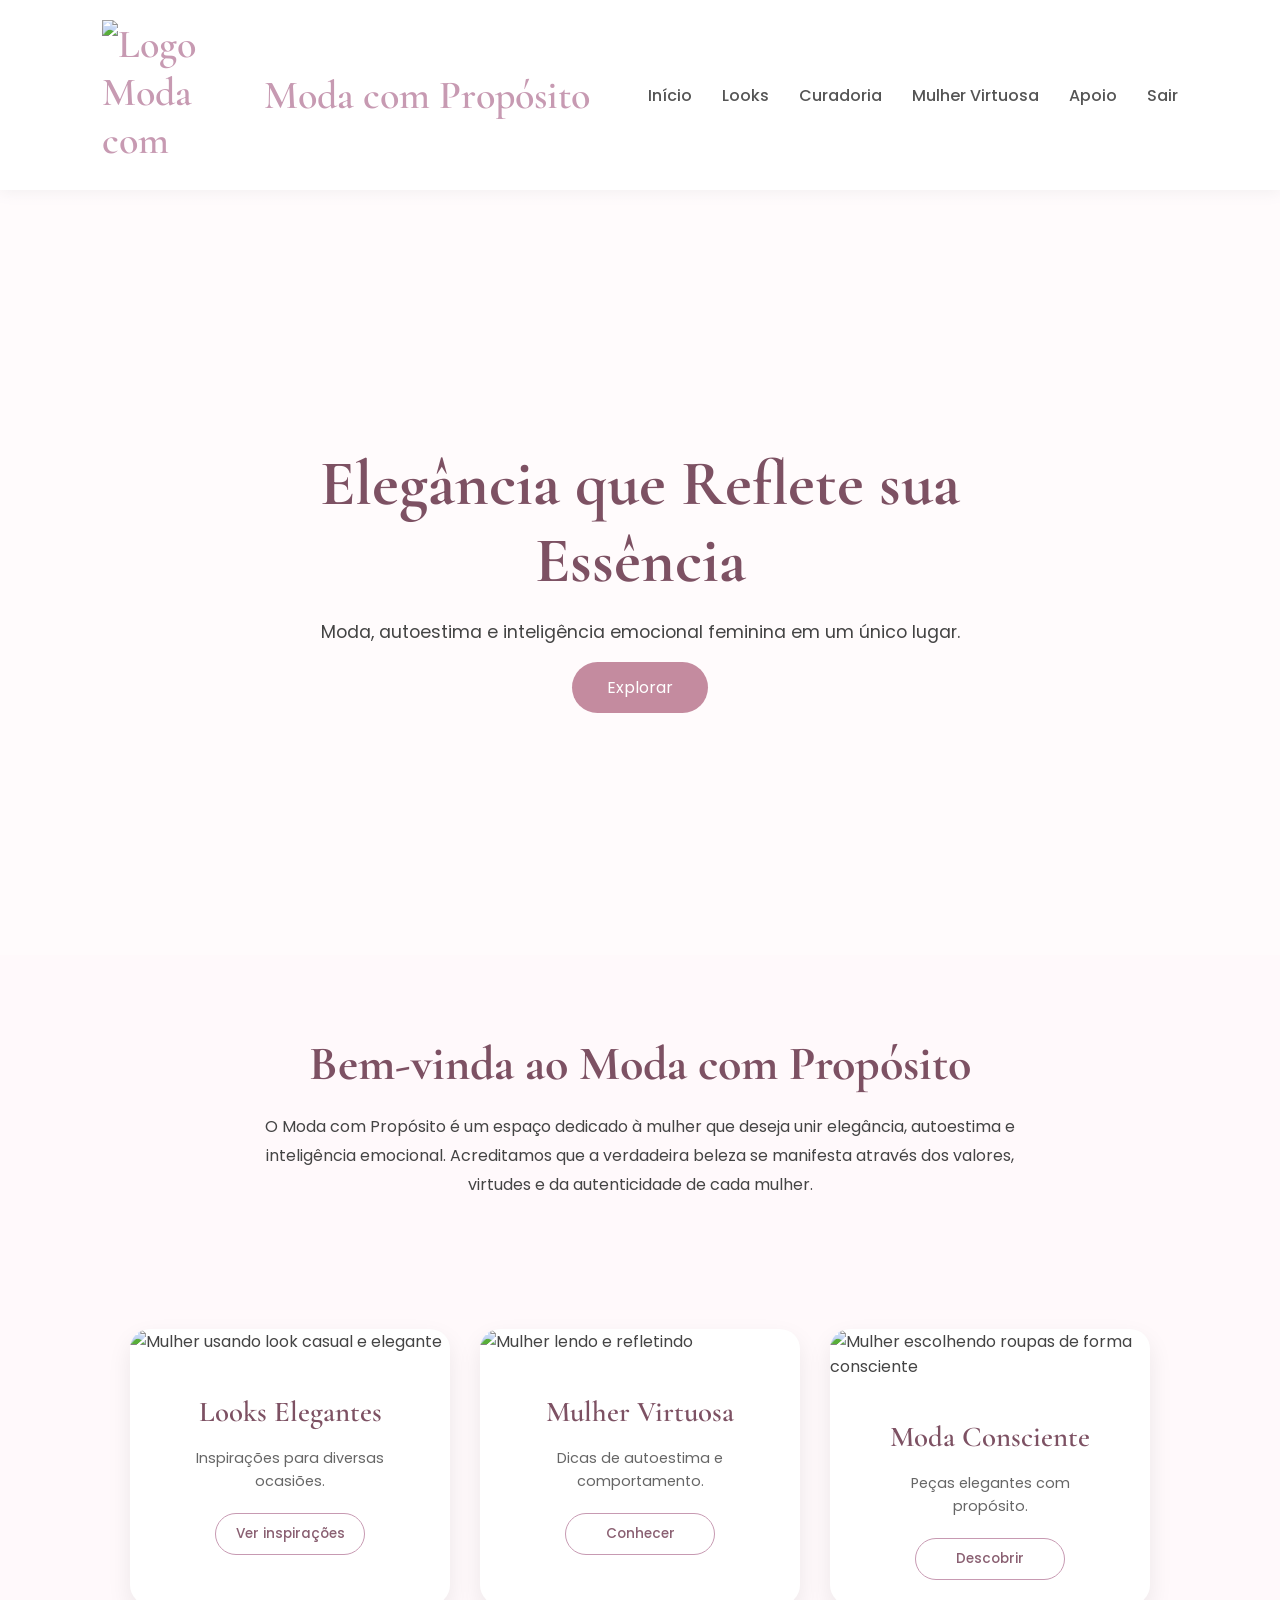
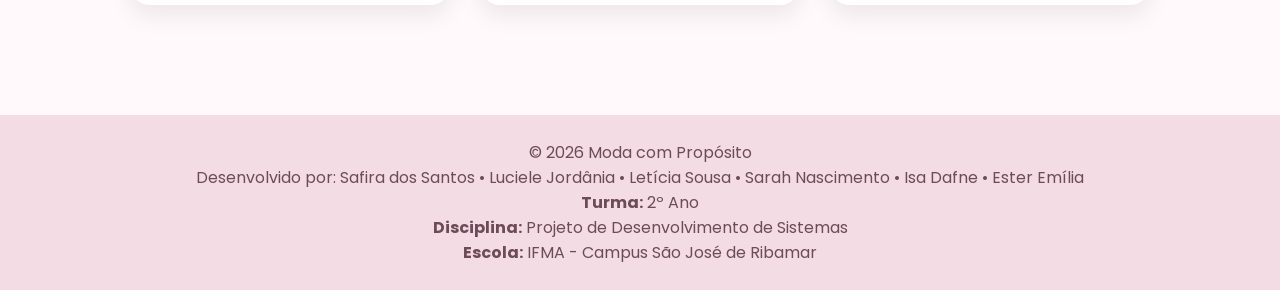
==== index.html @ dd40e270 "Fix HTML structure and update stylesheet link" ====
<!DOCTYPE html>
<html lang="pt-BR">

<head>
    <meta charset="UTF-8">
    <meta name="viewport" content="width=device-width, initial-scale=1.0">

    <title>Moda com Propósito</title>

    <link rel="stylesheet" href="Style.css">
</head>

<div id="imagemZoom" class="imagem-zoom" onclick="fecharImagem()">
    <span class="fechar">&times;</span>
    <img id="imagemAmpliada" src="" alt="">
</div>

<script>
function abrirImagem(imagem) {
    document.getElementById("imagemAmpliada").src = imagem.src;
    document.getElementById("imagemZoom").style.display = "flex";
}

function fecharImagem() {
    document.getElementById("imagemZoom").style.display = "none";
}
</script>

<body>

    <header>

        <div class="logo">
            <img src="../Img/Moda.png" alt="Logo Moda com Propósito"
            onclick="abrirImagem(this)">
            <span>Moda com Propósito</span>
        </div>

        <nav>
            <ul>
                <li><a href="Homepage.html">Início</a></li>
                <li><a href="Looks.html">Looks</a></li>
                <li><a href="Curadoria.html">Curadoria</a></li>
                <li><a href="Virtuosa.html">Mulher Virtuosa</a></li>
                <li><a href="Apoio.html">Apoio</a></li>
                <li><a href="Login.html" class="sair">Sair</a></li>
            </ul>
        </nav>

    </header>

    <section class="banner">

        <div class="banner-content">

            <h1>
                Elegância que Reflete sua Essência
            </h1>

            <p>
                Moda, autoestima e inteligência emocional feminina
                em um único lugar.
            </p>

            <div class="explorar">

                <a href="#" class="btn">
                    Explorar
                </a>

                <div class="explorar-menu">

                    <a href="Looks.html">
                        Looks
                    </a>

                    <a href="Curadoria.html">
                        Curadoria
                    </a>

                    <a href="Virtuosa.html">
                        Mulher Virtuosa
                    </a>

                    <a href="Apoio.html">
                        Apoio
                    </a>

                </div>

            </div>

        </div>

    </section>

    <section class="sobre">

        <h2>
            Bem-vinda ao Moda com Propósito
        </h2>

        <p>
            O Moda com Propósito é um espaço dedicado à mulher que deseja
            unir elegância, autoestima e inteligência emocional. Acreditamos
            que a verdadeira beleza se manifesta através dos valores,
            virtudes e da autenticidade de cada mulher.
        </p>

    </section>

    <section class="destaques">

        <div class="card">

            <img
                src="../Img/Img1.png"
                alt="Mulher usando look casual e elegante"
                onclick="abrirImagem(this)"
            >
           <div class="card-conteudo">
            <h3>
                Looks Elegantes
            </h3>

            <p>
                Inspirações para diversas <br>
                ocasiões.
           </p>

           <a href="Looks.html" class="card-botao">
                Ver inspirações
            </a>
        </div>
        </div>

        <div class="card">
        

            <img
                src="../Img/Img2.png"
                alt="Mulher lendo e refletindo"
                onclick="abrirImagem(this)"
            >
            <div class="card-conteudo">
            <h3>
                Mulher Virtuosa
            </h3>

            <p>
                Dicas de autoestima e comportamento.
            </p>

            <a href="Virtuosa.html" class="card-botao">
                Conhecer
            </a>
         </div>
        </div>

        <div class="card">

            <img
                src="../Img/Img3.jpeg"
                alt="Mulher escolhendo roupas de forma consciente"
                onclick="abrirImagem(this)"
            >

           <div class="card-conteudo">
            <h3>
                Moda Consciente
            </h3>

            <p>
                Peças elegantes com <br>
                propósito.
            </p>

            <a href="Curadoria.html" class="card-botao">
                Descobrir
            </a>
         </div>
        </div>

    </section>

    <footer class="footer">

        <div class="footer-container">

            <p class="copyright">
                © 2026 Moda com Propósito
            </p>

            <p class="devs">
                Desenvolvido por:
                Safira dos Santos •
                Luciele Jordânia •
                Letícia Sousa •
                Sarah Nascimento •
                Isa Dafne •
                Ester Emília
            </p>

            <div class="footer-info">

                <p>
                    <strong>Turma:</strong>
                    2º Ano
                </p>

                <p>
                    <strong>Disciplina:</strong>
                    Projeto de Desenvolvimento de Sistemas
                </p>

                <p>
                    <strong>Escola:</strong>
                    IFMA - Campus São José de Ribamar
                </p>

            </div>

        </div>

    </footer>

</body>

</html>
---- Style.css ----
@import url('https://fonts.googleapis.com/css2?family=Cormorant+Garamond:wght@400;600&family=Poppins:wght@300;400;500&display=swap');

*{
    margin:0;
    padding:0;
    box-sizing:border-box;
}

body{
    font-family:'Poppins',sans-serif;
    background:#fff9fb;
    color:#444;
}

header{
    display:flex;
    justify-content:space-between;
    align-items:center;
    padding:20px 8%;
    background:white;
    box-shadow:0 2px 15px rgba(0,0,0,0.08);
}

.logo{
    display: flex;
    align-items: center;
    gap: 12px;
    font-family: 'Cormorant Garamond', serif;
    font-size: 2.5rem;
    font-weight: 600;
    color: #c79ab2;
}

.logo img{
    width: 150px;
    height: 150px;
    object-fit: contain;
}

nav ul{
    display:flex;
    list-style:none;
    gap:30px;
}

nav a{
    text-decoration:none;
    color:#555;
    font-weight:500;
    transition:0.3s;
}

nav a:hover{
    color:#c48b9f;
}

.banner{
    height:85vh;
    background:
    linear-gradient(rgba(255,255,255,0.35),
    rgba(255,255,255,0.35)),
    url("https://images.unsplash.com/photo-1496747611176-843222e1e57c")
    center/cover;
    display:flex;
    align-items:center;
    justify-content:center;
    text-align:center;
}

.banner h1{
    font-family:'Cormorant Garamond',serif;
    font-size:4rem;
    color:#7d5163;
    margin-bottom:20px;
}

.banner p{
    font-size:1.1rem;
    margin-bottom:30px;
}

.btn{
    text-decoration:none;
    background:#c48b9f;
    color:white;
    padding:14px 35px;
    border-radius:30px;
    transition:0.3s;
}

.btn:hover{
    background:#b4758c;
}

.banner-content{
    max-width:700px;
    text-align:center;
}

.explorar{
    position:relative;
    display:inline-block;
}

.explorar-menu{
    display:none;
    position:absolute;
    top:100%;
    left:50%;
    transform:translateX(-50%);
    background:white;
    min-width:190px;
    padding-top:10px;
    border-radius:12px;
    box-shadow:0 8px 20px rgba(0,0,0,0.12);
    overflow:hidden;
    z-index:100;
}

.explorar-menu a{
    display:block;
    padding:12px 18px;
    text-decoration:none;
    color:#7d5163;
    font-family:'Poppins',sans-serif;
    font-size:14px;
}

.explorar-menu a:hover{
    background:#fff0f5;
    color:#d499ae;
}

.explorar:hover .explorar-menu{
    display:block;
}

.sobre{
    padding:80px 10%;
    text-align:center;
}

.sobre h2{
    font-family:'Cormorant Garamond',serif;
    font-size:3rem;
    color:#7d5163;
    margin-bottom:20px;
}

.sobre p{
    max-width:800px;
    margin:auto;
    line-height:1.8;
}

.destaques{
    padding:50px 8%;
    display:flex;
    gap:30px;
    justify-content:center;
    flex-wrap:wrap;
}

.card{
    width:320px;
    background:white;
    border-radius:20px;
    overflow:hidden;
    box-shadow:0 10px 25px rgba(0,0,0,0.08);
    transition:0.4s;
}

.card:hover{
    transform:translateY(-10px);
}

.card img{
    width:100%;
    height:350px;
    object-fit:cover;
    object-position:center top;
}

.card h3{
    padding:20px 20px 10px;
    color:#7d5163;
}

.card p{
    padding:0 20px 20px;
}

.card-conteudo{
    padding:20px 20px 25px;

    text-align:center;

    display:flex;
    flex-direction:column;

    min-height:190px;
}

.card h3{
    font-family:'Cormorant Garamond',serif;

    font-size:1.8rem;

    font-weight:600;

    color:#7d5163;

    margin-bottom:8px;
}

.card p{
    padding:0;

    margin:0 auto;

    max-width:260px;

    font-size:0.9rem;

    line-height:1.6;

    color:#666;
}

.card-botao{
    display:inline-flex;

    align-items:center;
    justify-content:center;

    width:max-content;

    min-width:150px;

    height:42px;

    margin:20px auto 0;

    border:1px solid #c79ab2;

    border-radius:25px;

    background:transparent;

    color:#8a6072;

    text-decoration:none;

    font-family:'Poppins',sans-serif;

    font-size:0.85rem;

    font-weight:500;

    transition:0.3s ease;
}

.card-botao:hover{
    background:#c79ab2;

    color:white;
}

footer{
    background:#f4dce4;
    text-align:center;
    padding:25px;
    margin-top:60px;
    color:#6d4b58;
}

@media(max-width:768px){

    header{
        flex-direction:column;
        gap:15px;
    }

    nav ul{
        flex-wrap:wrap;
        justify-content:center;
    }

    .banner h1{
        font-size:2.8rem;
    }

    .card{
        width:100%;
    }
}

.pagina-looks {
    background: #fff9fb;
}

.pagina-looks .sobre {
    padding: 65px 20px 45px;
    text-align: center;
}

.pagina-looks .sobre h2 {
    font-family: 'Cormorant Garamond', serif;
    font-size: 3.2rem;
    font-weight: 600;
    color: #7d5163;
    margin-bottom: 15px;
}

.pagina-looks .sobre p {
    max-width: 700px;
    margin: 0 auto;
    color: #777;
    font-size: 0.95rem;
    line-height: 1.8;
}

.pagina-looks .categoria {
    max-width: 1250px;
    margin: 0 auto 90px;
    padding: 0 30px;
}

.pagina-looks .titulo-categoria {
    text-align: center;
    margin-bottom: 35px;
}

.pagina-looks .titulo-categoria span {
    display: none;
}

.pagina-looks .titulo-categoria h2 {
    font-family: 'Cormorant Garamond', serif;
    font-size: 2.8rem;
    font-weight: 600;
    color: #7d5163;

    margin: 0 0 8px;
}

.pagina-looks .titulo-categoria h2::after {
    content: "";
    display: block;

    width: 45px;
    height: 2px;

    background: #c48b9f;

    margin: 12px auto 14px;
}

.pagina-looks .titulo-categoria p {
    margin: 0 auto;

    max-width: 600px;

    color: #777;

    font-size: 0.95rem;

    line-height: 1.7;
}

.pagina-looks .looks-galeria {
    display: grid;

    grid-template-columns: repeat(3, 1fr);

    gap: 30px;

    width: 100%;
}

.pagina-looks .look {
    background: #ffffff;

    border-radius: 18px;

    overflow: hidden;

    box-shadow: 0 7px 22px rgba(0, 0, 0, 0.07);

    transition: 0.35s ease;

    display: flex;
    flex-direction: column;
}


.pagina-looks .look:hover {
    transform: translateY(-6px);

    box-shadow: 0 14px 30px rgba(125, 81, 99, 0.15);
}

.pagina-looks .look img {
    display: block;

    width: 100%;

    height: 320px;

    object-fit: contain;

    object-position: center;

    transition: transform 0.4s ease;
}

.pagina-looks .look:hover img {
    transform: scale(1.03);
}

.pagina-looks .look h3 {
    font-family: 'Cormorant Garamond', serif;

    font-size: 1.65rem;

    font-weight: 600;

    color: #7d5163;

    text-align: center;

    margin: 0;

    padding: 20px 20px 8px;
}

.pagina-looks .look p {
    font-family: 'Poppins', sans-serif;

    font-size: 0.88rem;

    line-height: 1.7;

    color: #666;

    text-align: center;

    margin: 0;

    padding: 0 25px 25px;
}

.pagina-looks .look p::after {
    content: "✦";

    display: block;

    color: #c48b9f;

    font-size: 0.7rem;

    margin-top: 14px;
}


@media (max-width: 950px) {

    .pagina-looks .looks-galeria {
        grid-template-columns: repeat(2, 1fr);
    }

}

@media (max-width: 650px) {

    .pagina-looks .sobre {
        padding: 50px 20px 35px;
    }

    .pagina-looks .sobre h2 {
        font-size: 2.6rem;
    }

    .pagina-looks .categoria {
        padding: 0 18px;
        margin-bottom: 65px;
    }

    .pagina-looks .titulo-categoria h2 {
        font-size: 2.4rem;
    }

    .pagina-looks .looks-galeria {
        grid-template-columns: 1fr;
        gap: 25px;
    }

    .pagina-looks .look img {
        height: 380px;
    }

}

.sair{
    color:#555;
    font-weight:500;
}
.sair:hover{
    color:#c48b9f;
}

.pagina-looks .look img {
    cursor: zoom-in;
}

.imagem-zoom {
    display: none;

    position: fixed;
    z-index: 9999;

    top: 0;
    left: 0;

    width: 100%;
    height: 100%;

    background: rgba(40, 25, 32, 0.75);

    align-items: center;
    justify-content: center;

    padding: 40px;
}

.imagem-zoom img {
    max-width: 90%;
    max-height: 90%;

    width: auto;
    height: auto;

    object-fit: contain;

    border-radius: 15px;

    box-shadow: 0 15px 50px rgba(0,0,0,0.3);
}

.fechar {
    position: absolute;

    top: 25px;
    right: 35px;

    font-size: 40px;

    color: white;

    cursor: pointer;

    font-family: Arial, sans-serif;

    transition: 0.3s;
}

.fechar:hover {
    color: #e5b6c7;
}
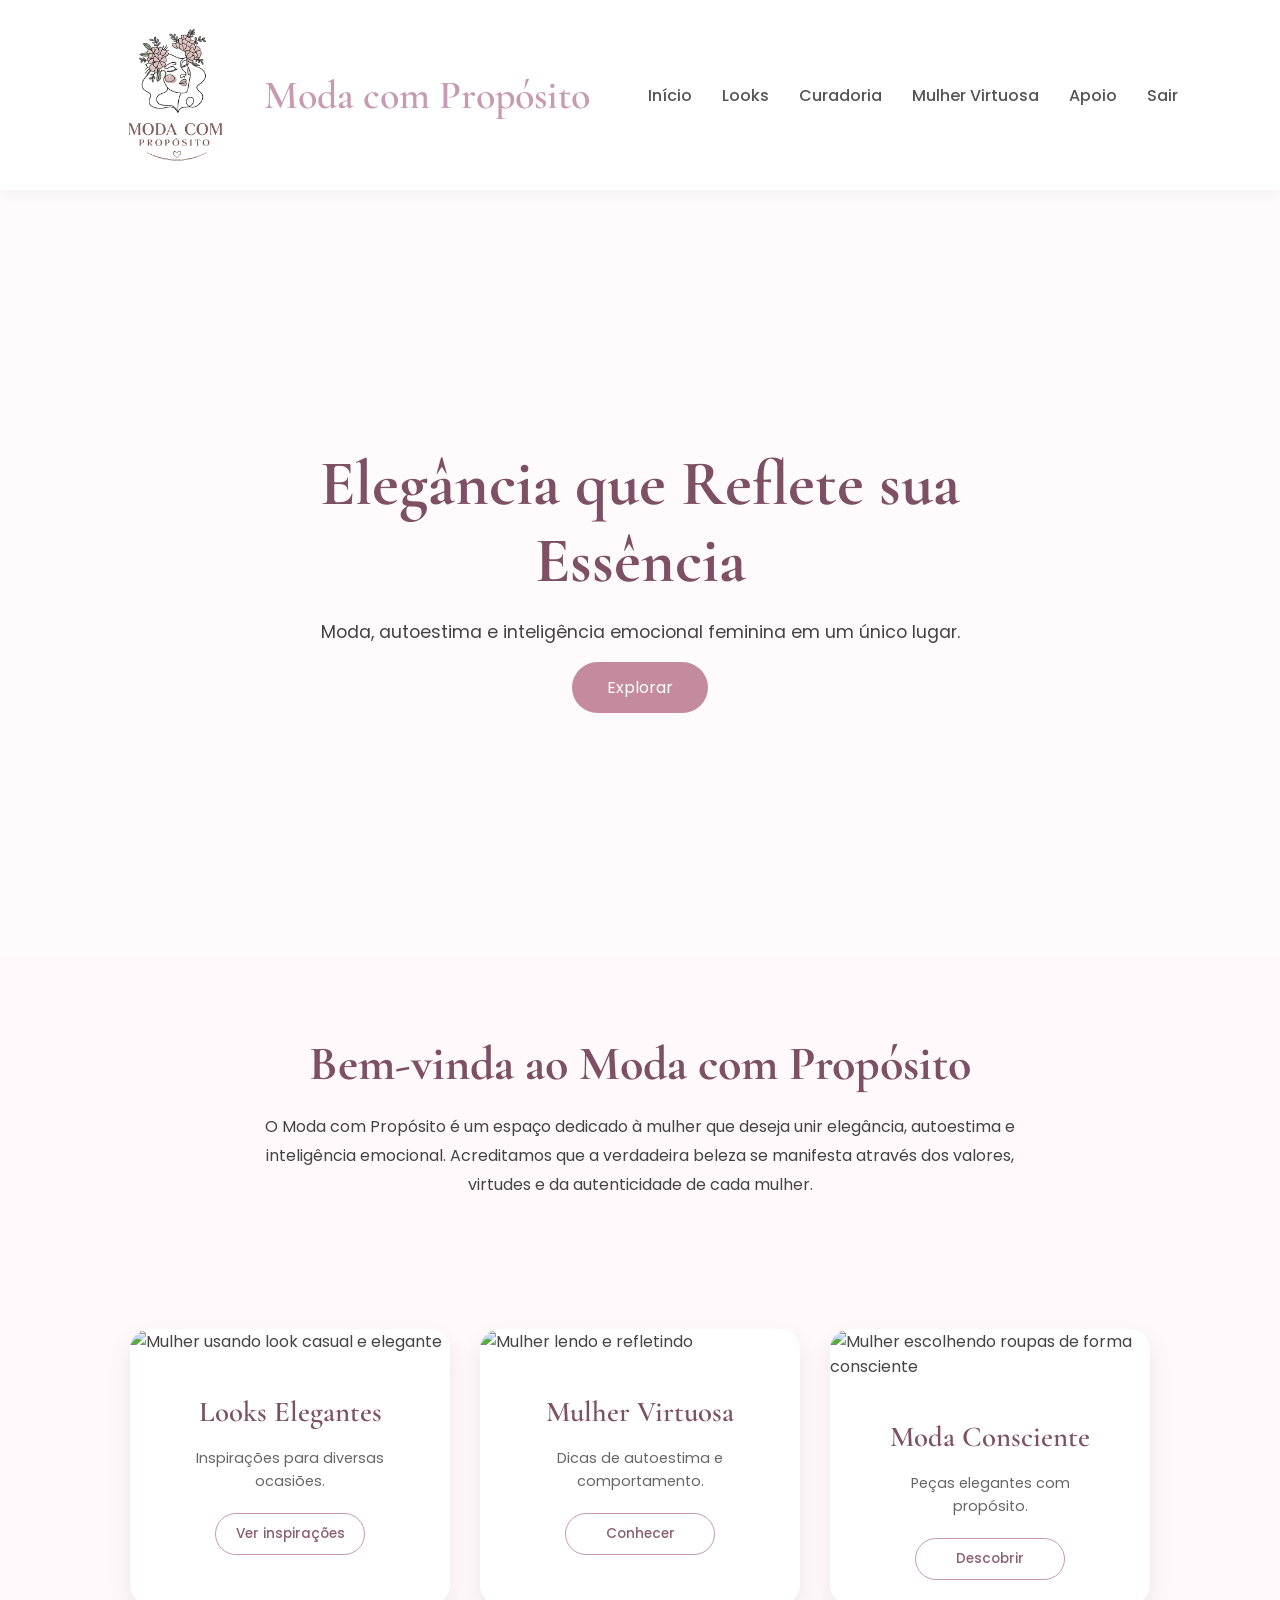
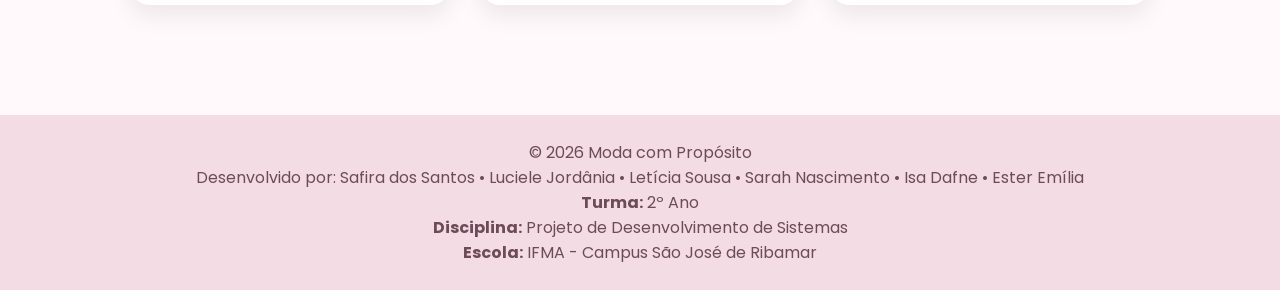
==== commit 260e2338: "Fix HTML structure and formatting" ====
--- a/index.html
+++ b/index.html
@@ -31,14 +31,14 @@
     <header>
 
         <div class="logo">
-            <img src="../Img/Moda.png" alt="Logo Moda com Propósito"
+            <img src="Moda.png" alt="Logo Moda com Propósito"
             onclick="abrirImagem(this)">
             <span>Moda com Propósito</span>
         </div>
 
         <nav>
             <ul>
-                <li><a href="Homepage.html">Início</a></li>
+                <li><a href="index.html">Início</a></li>
                 <li><a href="Looks.html">Looks</a></li>
                 <li><a href="Curadoria.html">Curadoria</a></li>
                 <li><a href="Virtuosa.html">Mulher Virtuosa</a></li>
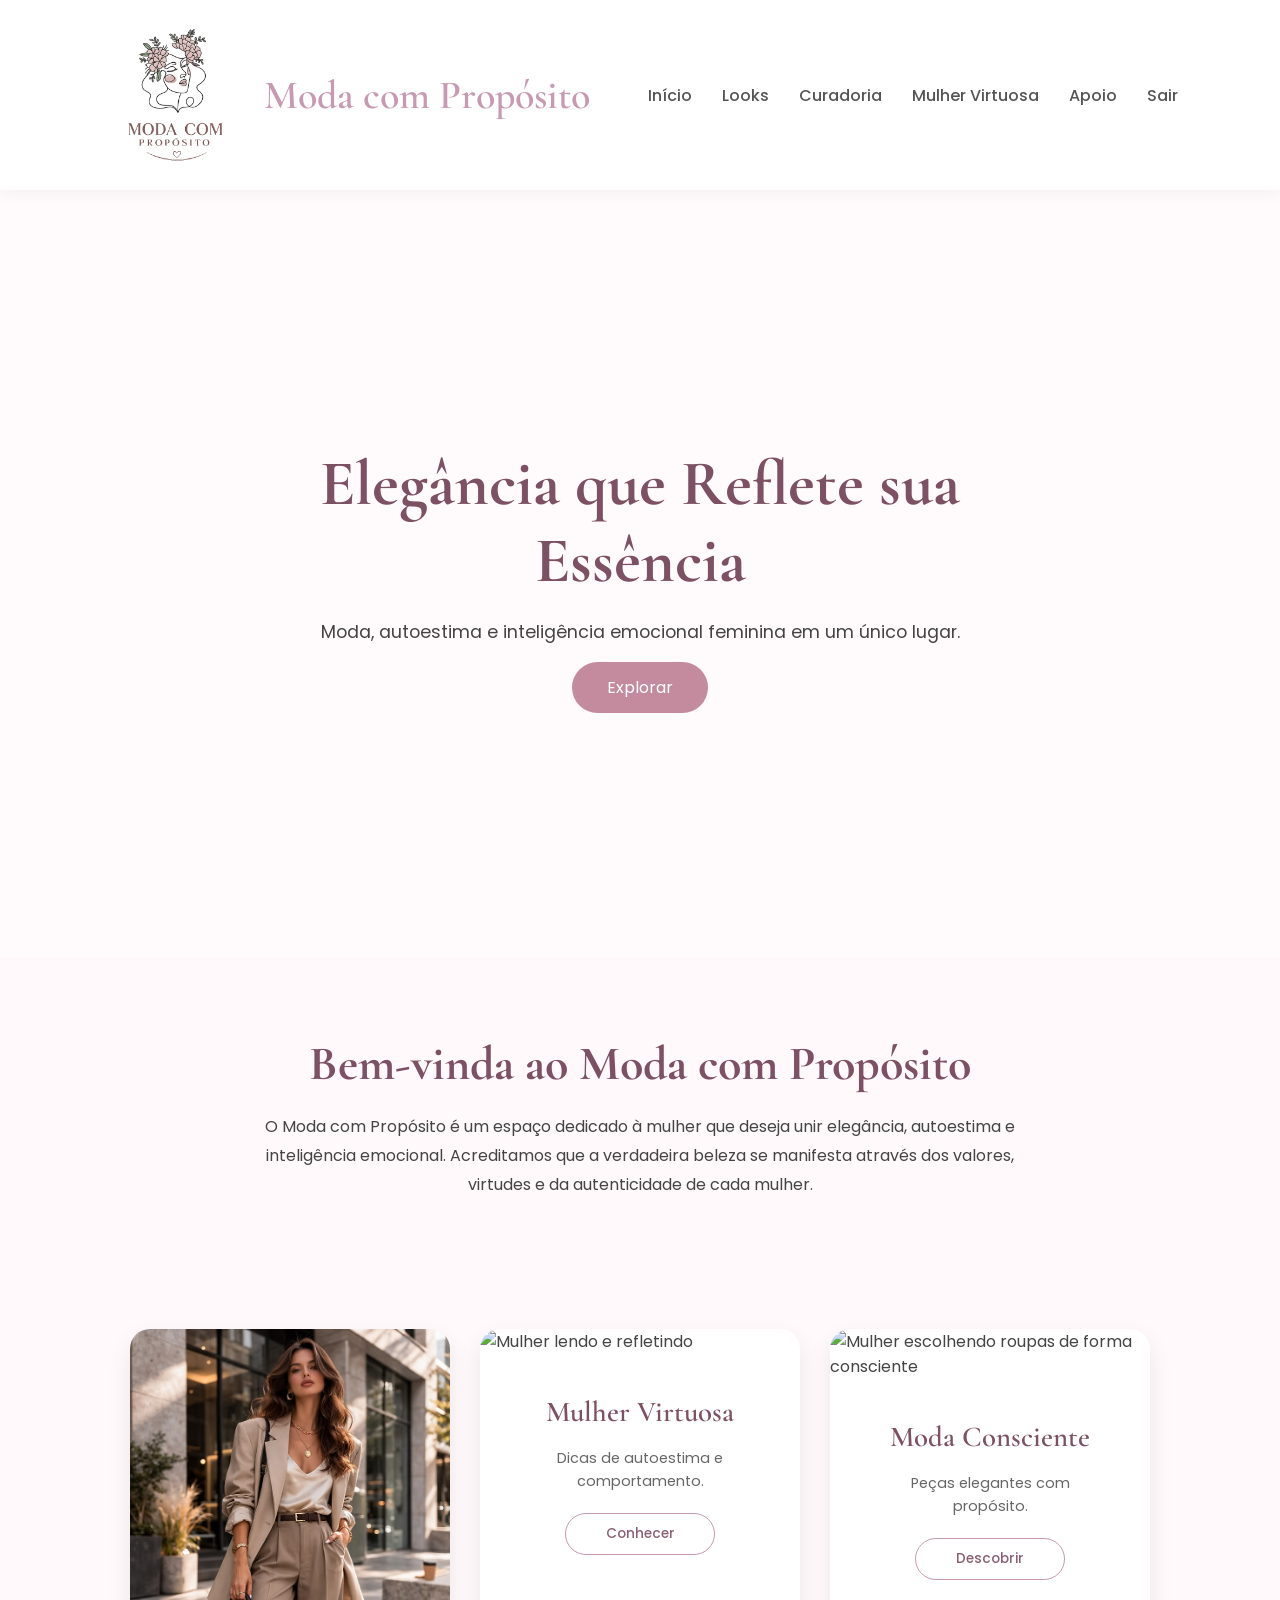
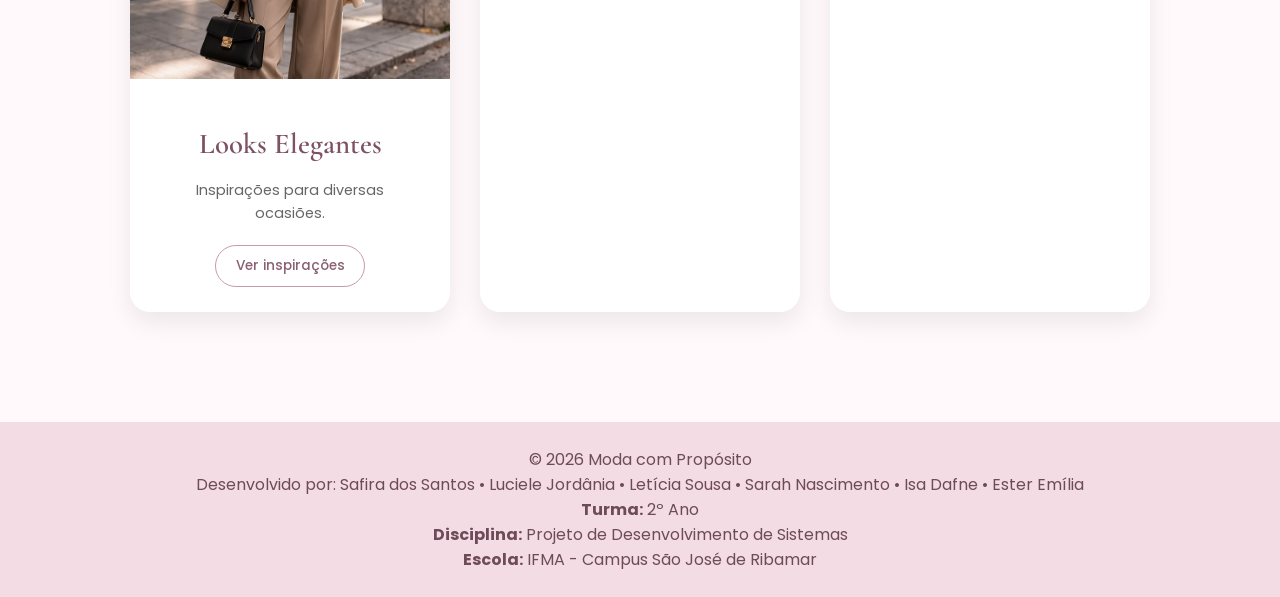
==== commit f96488d7: "Fix HTML formatting and structure" ====
--- a/index.html
+++ b/index.html
@@ -114,7 +114,7 @@
         <div class="card">
 
             <img
-                src="../Img/Img1.png"
+                src="Img1.png"
                 alt="Mulher usando look casual e elegante"
                 onclick="abrirImagem(this)"
             >
@@ -138,7 +138,7 @@
         
 
             <img
-                src="../Img/Img2.png"
+                src="Img2.png"
                 alt="Mulher lendo e refletindo"
                 onclick="abrirImagem(this)"
             >
@@ -160,7 +160,7 @@
         <div class="card">
 
             <img
-                src="../Img/Img3.jpeg"
+                src="Img3.jpeg"
                 alt="Mulher escolhendo roupas de forma consciente"
                 onclick="abrirImagem(this)"
             >
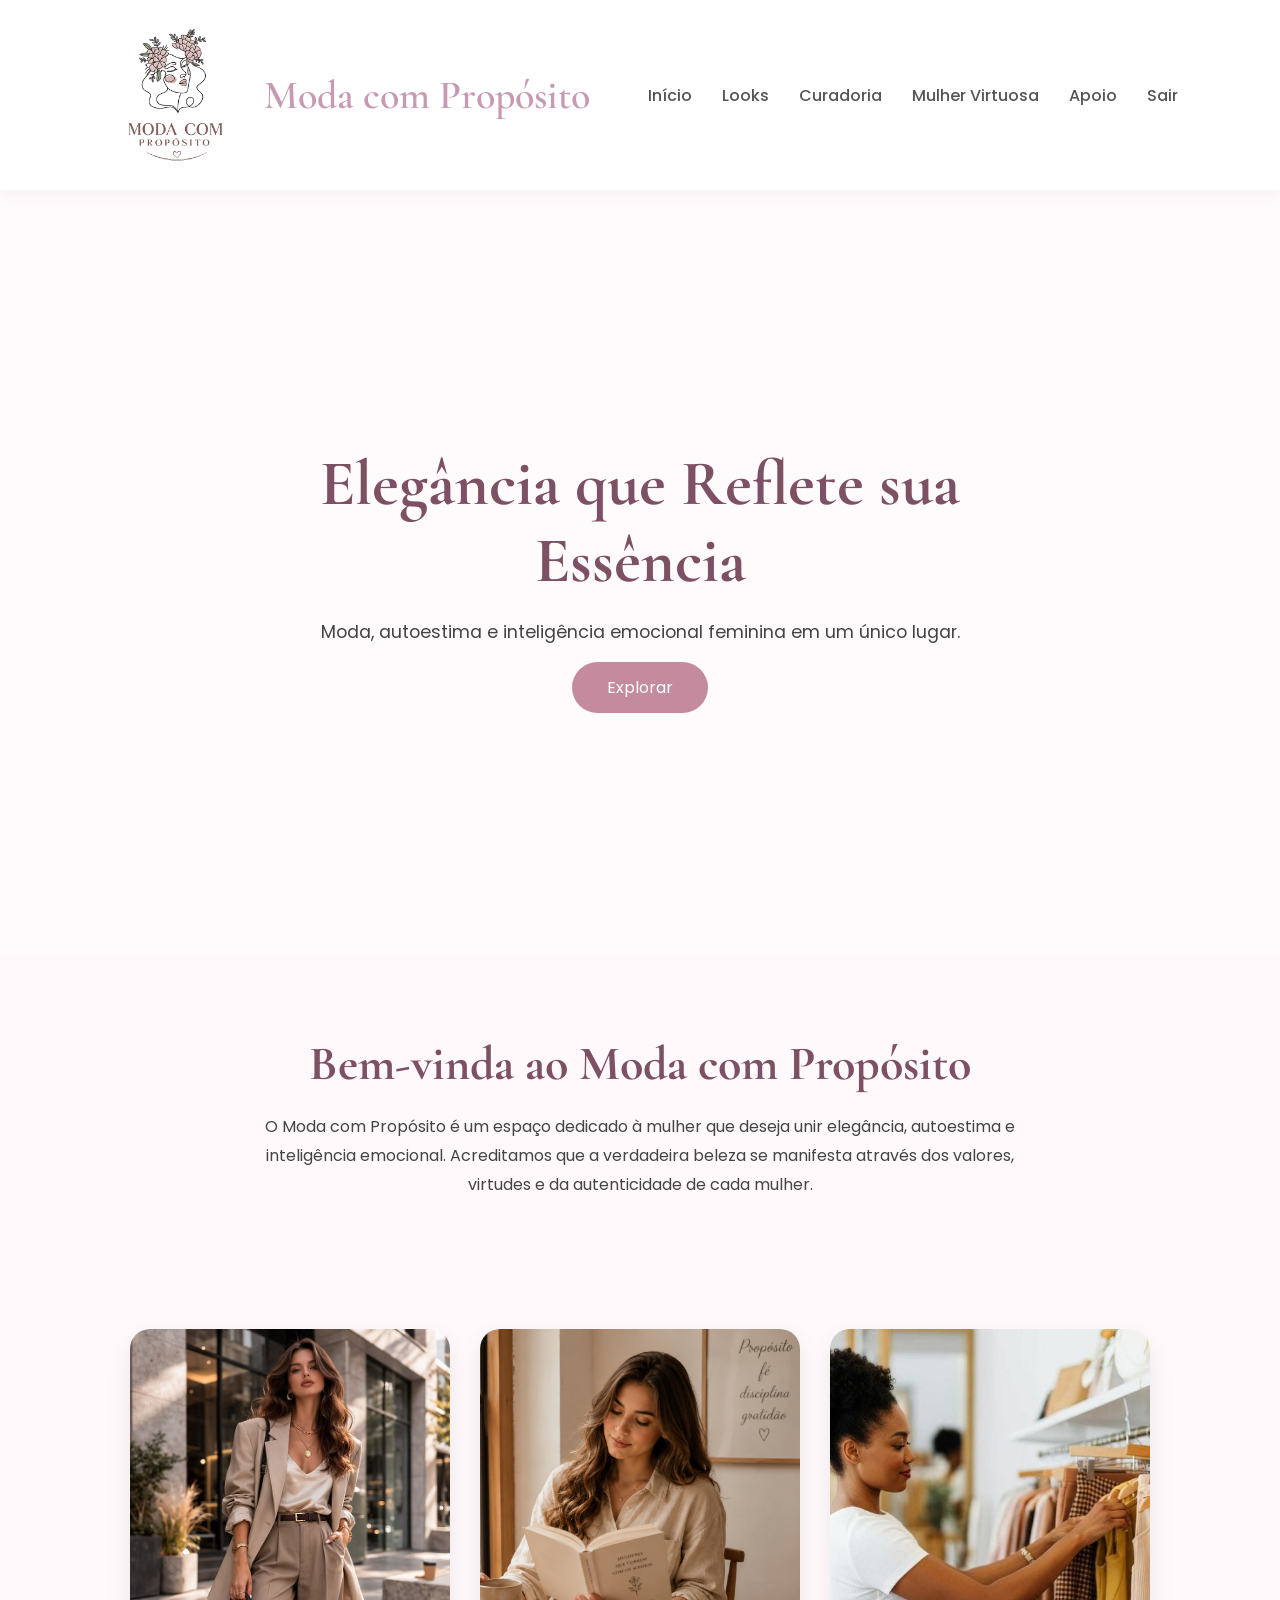
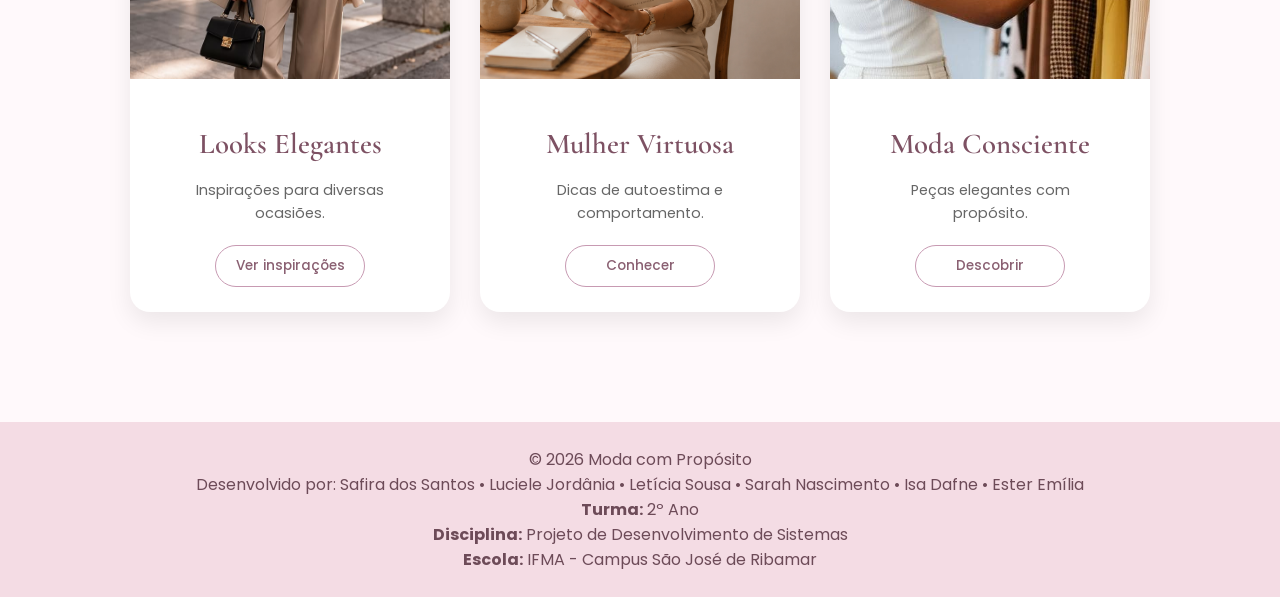
==== commit f3da02c7: "Update index.html" ====
--- a/index.html
+++ b/index.html
@@ -43,7 +43,7 @@
                 <li><a href="Curadoria.html">Curadoria</a></li>
                 <li><a href="Virtuosa.html">Mulher Virtuosa</a></li>
                 <li><a href="Apoio.html">Apoio</a></li>
-                <li><a href="Login.html" class="sair">Sair</a></li>
+                <li><a href="public/Login.html" class="sair">Sair</a></li>
             </ul>
         </nav>
 
